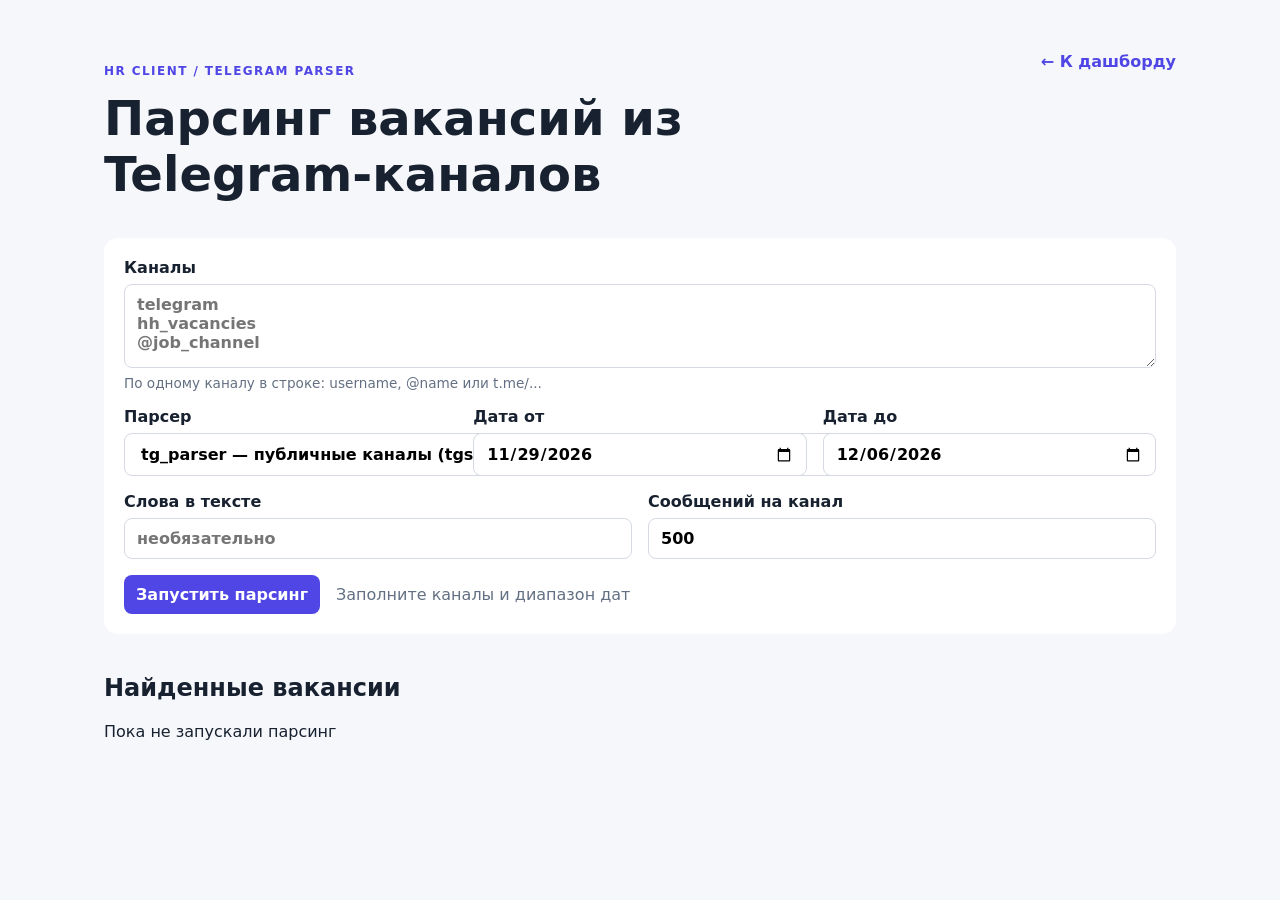
==== frontend/parse.html @ 5de64697 "feat: test front" ====
<!doctype html>
<html lang="ru">
  <head>
    <meta charset="UTF-8" />
    <meta name="viewport" content="width=device-width, initial-scale=1.0" />
    <title>Парсинг вакансий — HR Client</title>
    <link rel="stylesheet" href="styles.css" />
    <style>
      .parse-form {
        display: grid;
        gap: 16px;
        margin-top: 32px;
        padding: 20px;
        background: #fff;
        border-radius: 14px;
      }
      .parse-form .row {
        display: grid;
        gap: 16px;
        grid-template-columns: repeat(auto-fit, minmax(180px, 1fr));
      }
      .parse-form label {
        display: grid;
        gap: 7px;
        font-weight: 600;
      }
      .parse-form label.wide {
        grid-column: 1 / -1;
      }
      .parse-form textarea,
      .parse-form select {
        border-radius: 8px;
        padding: 10px 12px;
        font: inherit;
        border: 1px solid #d5d9e2;
        background: #fff;
      }
      .parse-form textarea {
        min-height: 84px;
        resize: vertical;
      }
      .parse-form .hint {
        color: #637083;
        font-size: 0.85rem;
        font-weight: 400;
      }
      .parse-actions {
        display: flex;
        gap: 16px;
        align-items: center;
      }
      .parse-actions span {
        color: #637083;
      }
      .parse-actions span.error {
        color: #dc2626;
      }
      .spinner {
        display: inline-block;
        width: 12px;
        height: 12px;
        margin-right: 6px;
        border: 2px solid rgba(79, 70, 229, 0.3);
        border-top-color: #4f46e5;
        border-radius: 50%;
        animation: spin 0.7s linear infinite;
        vertical-align: -1px;
      }
      @keyframes spin {
        to {
          transform: rotate(360deg);
        }
      }
      .vacancies .salary {
        color: #059669;
        font-weight: 700;
      }
      .vacancies .tags {
        margin-top: 8px;
      }
      .vacancies details {
        margin-top: 8px;
      }
      .vacancies summary {
        color: #637083;
        font-size: 0.85rem;
        cursor: pointer;
      }
      .vacancies pre {
        white-space: pre-wrap;
        word-break: break-word;
        background: #f5f7fb;
        border-radius: 8px;
        padding: 10px;
        font-size: 0.8rem;
      }
      .back-link {
        color: #4f46e5;
        font-weight: 600;
        text-decoration: none;
      }
      header a.back-link:hover {
        text-decoration: underline;
      }
    </style>
  </head>
  <body>
    <main>
      <header>
        <div>
          <p class="eyebrow">HR CLIENT / TELEGRAM PARSER</p>
          <h1>Парсинг вакансий из Telegram-каналов</h1>
        </div>
        <a class="back-link" href="index.html">← К дашборду</a>
      </header>

      <section aria-label="Настройки парсинга">
        <form id="parse-form" class="parse-form">
          <label class="wide">
            Каналы
            <textarea
              id="chats"
              rows="3"
              placeholder="telegram&#10;hh_vacancies&#10;@job_channel"
              required
            ></textarea>
            <span class="hint">По одному каналу в строке: username, @name или t.me/...</span>
          </label>

          <div class="row">
            <label>
              Парсер
              <select id="backend">
                <option value="tg_parser">tg_parser — публичные каналы (tgscraper)</option>
                <option value="private_tg_parser">
                  private_tg_parser — приватные (Telethon, нужен TG_API_ID/TG_API_HASH)
                </option>
              </select>
            </label>
            <label>Дата от<input id="date-from" type="date" required /></label>
            <label>Дата до<input id="date-to" type="date" required /></label>
          </div>

          <div class="row">
            <label>
              Слова в тексте
              <input id="text" type="text" placeholder="необязательно" />
            </label>
            <label>
              Сообщений на канал
              <input id="max" type="number" min="1" max="10000" value="500" />
            </label>
          </div>

          <div class="parse-actions">
            <button id="run-button" type="submit">Запустить парсинг</button>
            <span id="parse-status">Заполните каналы и диапазон дат</span>
          </div>
        </form>
      </section>

      <section>
        <h2>Найденные вакансии</h2>
        <p id="vacancies-status">Пока не запускали парсинг</p>
        <div id="vacancies" class="vacancies"></div>
      </section>
    </main>
    <script src="parse.js"></script>
  </body>
</html>
---- frontend/styles.css ----
:root{font-family:Inter,ui-sans-serif,system-ui,sans-serif;color:#18212f;background:#f5f7fb}*{box-sizing:border-box}body{margin:0}main{max-width:1120px;margin:auto;padding:52px 24px}header{display:flex;justify-content:space-between;gap:24px;align-items:start}h1{margin:4px 0;font-size:clamp(2rem,4vw,3rem);max-width:760px}h2{margin-top:40px}.eyebrow,.tag{color:#4f46e5;font-weight:700;font-size:.75rem;letter-spacing:.12em}.filter,.metrics,.vacancies{display:grid;gap:16px}.filter{margin-top:32px;padding:20px;background:#fff;border-radius:14px;grid-template-columns:repeat(3,max-content) 1fr;align-items:end}.filter label{display:grid;gap:7px;font-weight:600}.filter span{color:#637083;font-size:.9rem}input,button{border-radius:8px;padding:10px 12px;font:inherit;border:1px solid #d5d9e2}button{background:#4f46e5;color:#fff;border:0;font-weight:700;cursor:pointer}button:disabled{opacity:.65;cursor:wait}.metrics{grid-template-columns:repeat(4,1fr);margin-top:20px}.metrics article,.vacancies article,.todo{background:#fff;border-radius:14px;padding:20px}.metrics small{display:block;color:#637083}.metrics strong{display:block;font-size:2rem;margin-top:8px}.vacancies{grid-template-columns:repeat(auto-fit,minmax(220px,1fr))}.vacancies h3{margin:10px 0 4px}.vacancies p{color:#637083}.vacancies a{color:#4f46e5;font-weight:600}@media(max-width:680px){header{display:block}.filter,.metrics{grid-template-columns:1fr}.filter span{margin-top:10px}}
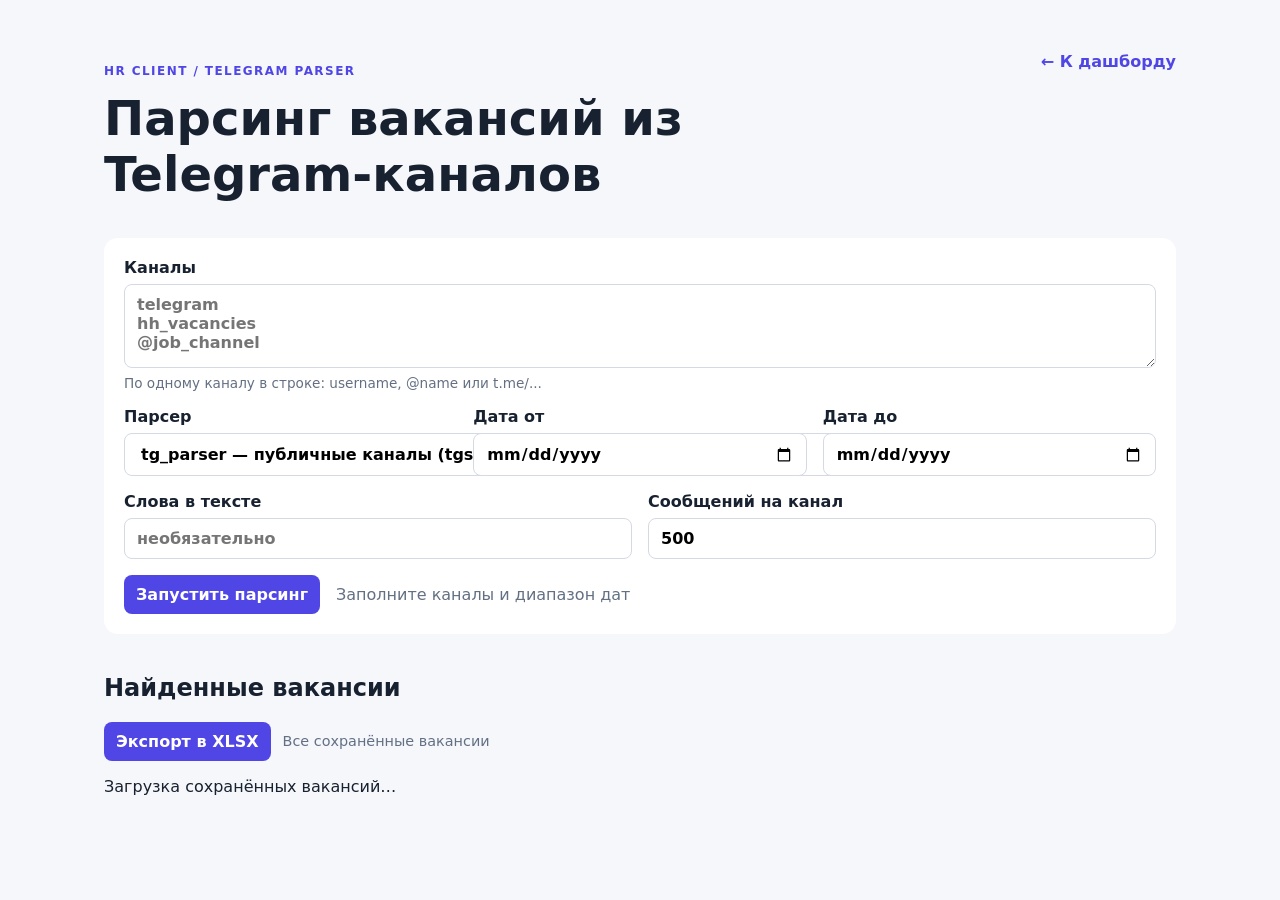
==== commit 858b79c9: "hf" ====
--- a/frontend/parse.html
+++ b/frontend/parse.html
@@ -161,10 +161,16 @@
 
       <section>
         <h2>Найденные вакансии</h2>
-        <p id="vacancies-status">Пока не запускали парсинг</p>
+        <div class="export-actions">
+          <button id="export-button" type="button">Экспорт в XLSX</button>
+          <span id="export-status" role="status">Все сохранённые вакансии</span>
+        </div>
+        <p id="vacancies-status">Загрузка сохранённых вакансий…</p>
         <div id="vacancies" class="vacancies"></div>
       </section>
     </main>
-    <script src="parse.js"></script>
+    <script src="api.js?v=2"></script>
+    <script src="parse.js?v=2"></script>
+    <script src="export.js?v=2"></script>
   </body>
 </html>
--- a/frontend/styles.css
+++ b/frontend/styles.css
@@ -1 +1,2 @@
 :root{font-family:Inter,ui-sans-serif,system-ui,sans-serif;color:#18212f;background:#f5f7fb}*{box-sizing:border-box}body{margin:0}main{max-width:1120px;margin:auto;padding:52px 24px}header{display:flex;justify-content:space-between;gap:24px;align-items:start}h1{margin:4px 0;font-size:clamp(2rem,4vw,3rem);max-width:760px}h2{margin-top:40px}.eyebrow,.tag{color:#4f46e5;font-weight:700;font-size:.75rem;letter-spacing:.12em}.filter,.metrics,.vacancies{display:grid;gap:16px}.filter{margin-top:32px;padding:20px;background:#fff;border-radius:14px;grid-template-columns:repeat(3,max-content) 1fr;align-items:end}.filter label{display:grid;gap:7px;font-weight:600}.filter span{color:#637083;font-size:.9rem}input,button{border-radius:8px;padding:10px 12px;font:inherit;border:1px solid #d5d9e2}button{background:#4f46e5;color:#fff;border:0;font-weight:700;cursor:pointer}button:disabled{opacity:.65;cursor:wait}.metrics{grid-template-columns:repeat(4,1fr);margin-top:20px}.metrics article,.vacancies article,.todo{background:#fff;border-radius:14px;padding:20px}.metrics small{display:block;color:#637083}.metrics strong{display:block;font-size:2rem;margin-top:8px}.vacancies{grid-template-columns:repeat(auto-fit,minmax(220px,1fr))}.vacancies h3{margin:10px 0 4px}.vacancies p{color:#637083}.vacancies a{color:#4f46e5;font-weight:600}@media(max-width:680px){header{display:block}.filter,.metrics{grid-template-columns:1fr}.filter span{margin-top:10px}}
+:root .export-actions{display:flex;align-items:center;flex-wrap:wrap;gap:12px;margin:16px 0}.export-actions span{color:#637083;font-size:.9rem}
